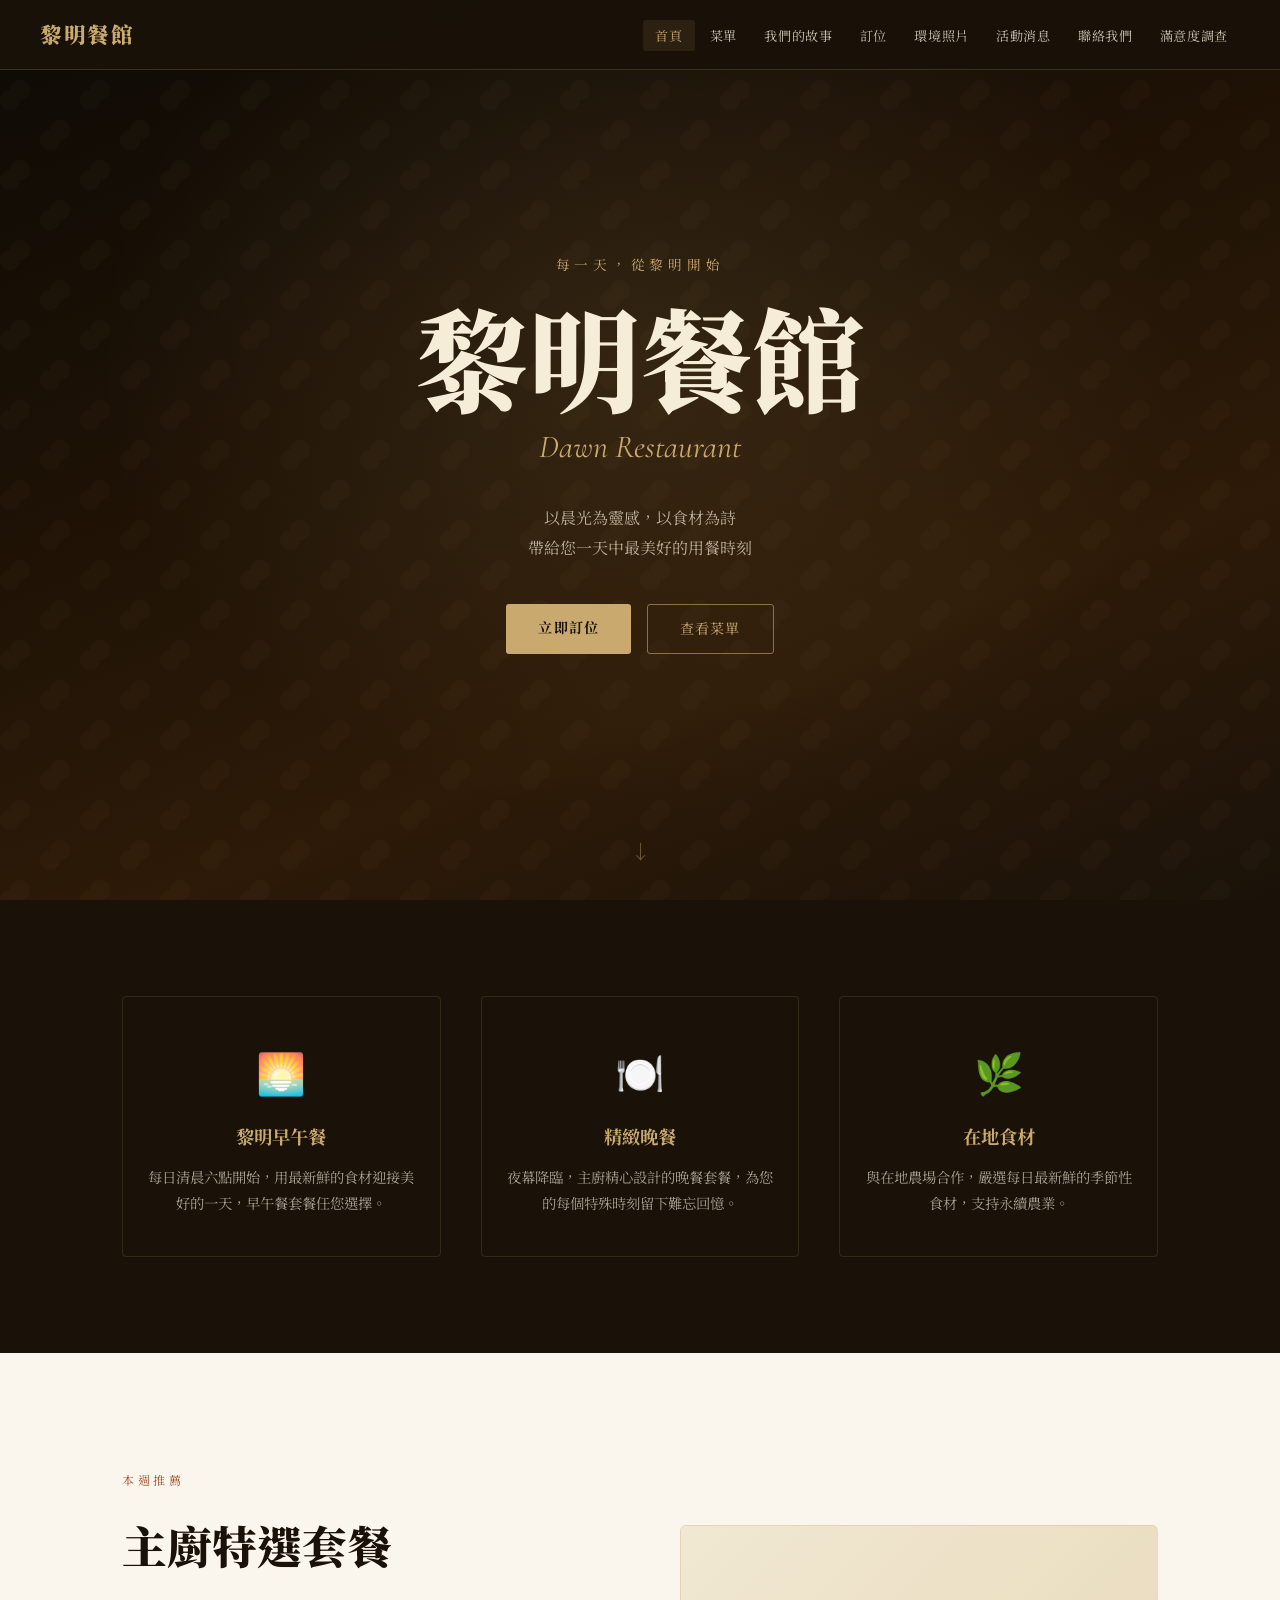
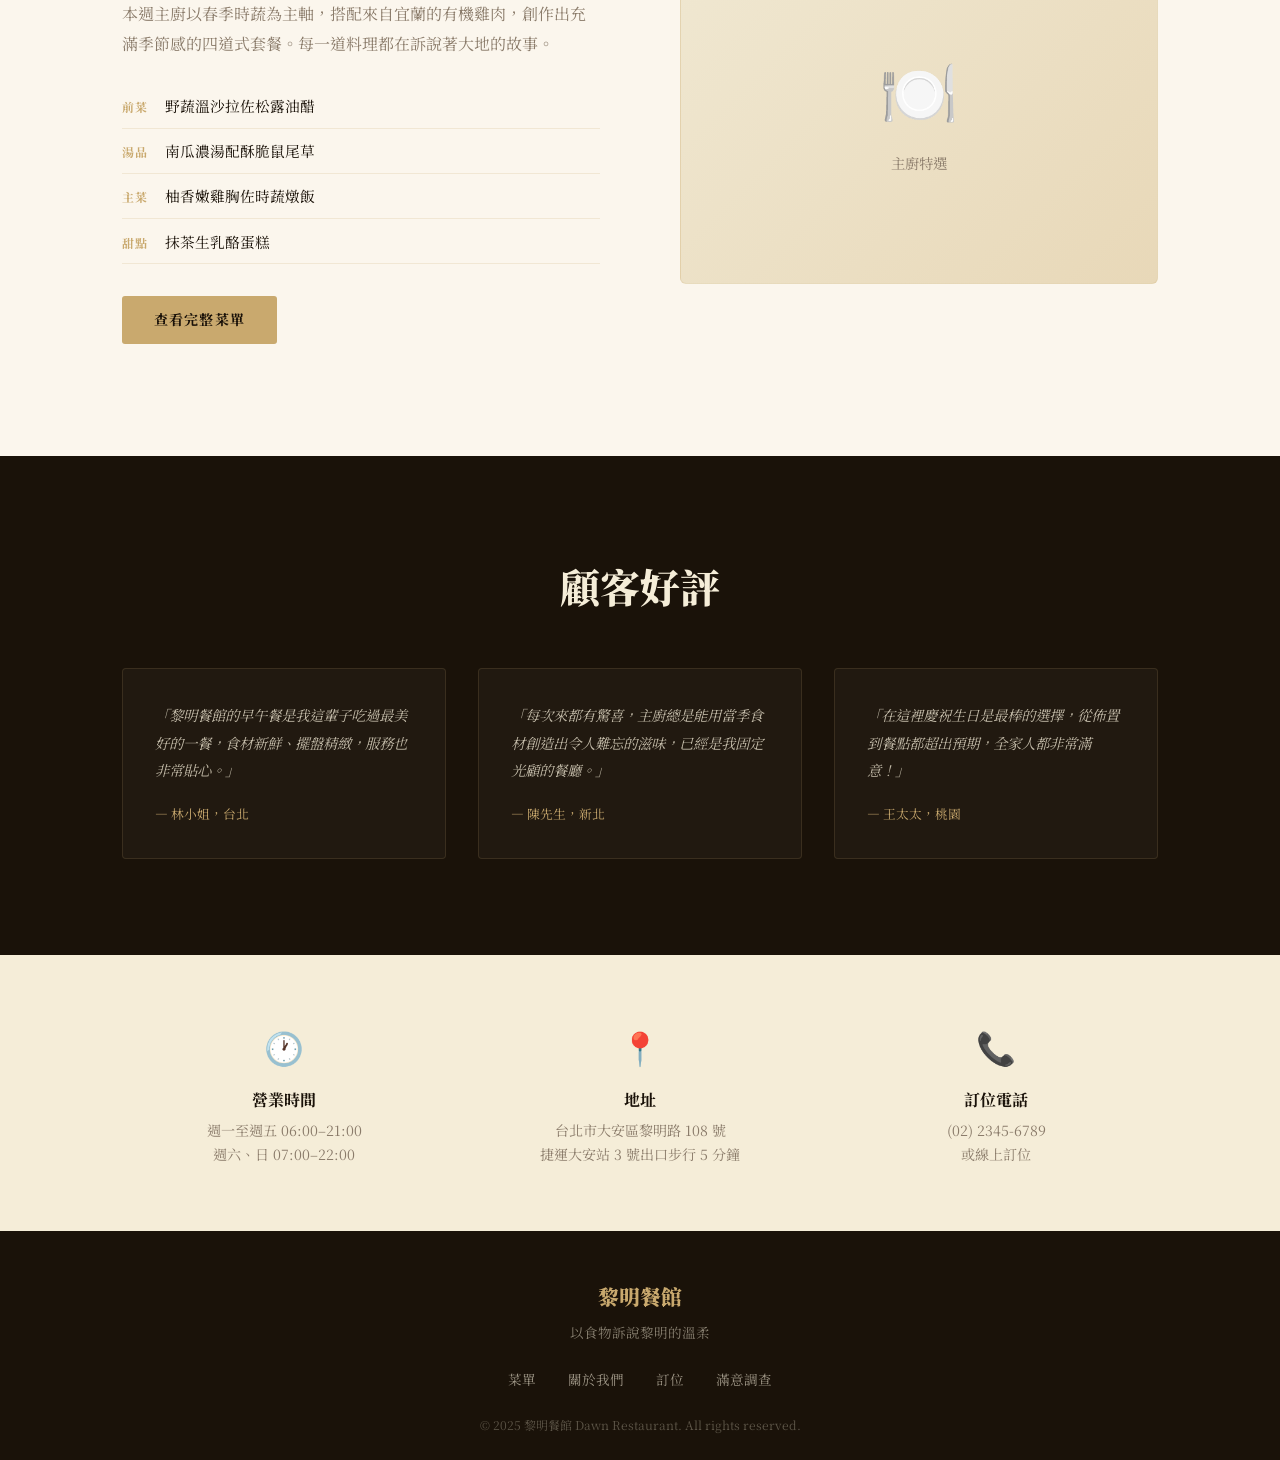
==== index.html @ 7c15d09f "Add files via upload" ====
<!DOCTYPE html>
<html lang="zh-TW">
<head>
  <meta charset="UTF-8">
  <meta name="viewport" content="width=device-width, initial-scale=1.0">
  <title>黎明餐館 — Dawn Restaurant</title>
  <link rel="stylesheet" href="css/style.css">
  <link href="https://fonts.googleapis.com/css2?family=Noto+Serif+TC:wght@300;400;600;900&family=Cormorant+Garamond:ital,wght@0,300;0,600;1,300&display=swap" rel="stylesheet">
</head>
<body class="page-home">

  <nav class="nav">
    <a href="index.html" class="nav-logo">黎明餐館</a>
    <button class="nav-toggle" onclick="toggleMenu()">☰</button>
    <ul class="nav-links" id="navLinks">
      <li><a href="index.html" class="active">首頁</a></li>
      <li><a href="menu.html">菜單</a></li>
      <li><a href="story.html">我們的故事</a></li>
      <li><a href="reservation.html">訂位</a></li>
      <li><a href="gallery.html">環境照片</a></li>
      <li><a href="events.html">活動消息</a></li>
      <li><a href="contact.html">聯絡我們</a></li>
      <li><a href="feedback.html">滿意度調查</a></li>
    </ul>
  </nav>

  <section class="hero">
    <div class="hero-bg"></div>
    <div class="hero-content">
      <p class="hero-tagline">每一天，從黎明開始</p>
      <h1 class="hero-title">黎明餐館</h1>
      <p class="hero-subtitle">Dawn Restaurant</p>
      <p class="hero-desc">以晨光為靈感，以食材為詩<br>帶給您一天中最美好的用餐時刻</p>
      <div class="hero-cta">
        <a href="reservation.html" class="btn btn-primary">立即訂位</a>
        <a href="menu.html" class="btn btn-outline">查看菜單</a>
      </div>
    </div>
    <div class="hero-scroll">↓</div>
  </section>

  <section class="features">
    <div class="container">
      <div class="features-grid">
        <div class="feature-card">
          <div class="feature-icon">🌅</div>
          <h3>黎明早午餐</h3>
          <p>每日清晨六點開始，用最新鮮的食材迎接美好的一天，早午餐套餐任您選擇。</p>
        </div>
        <div class="feature-card">
          <div class="feature-icon">🍽️</div>
          <h3>精緻晚餐</h3>
          <p>夜幕降臨，主廚精心設計的晚餐套餐，為您的每個特殊時刻留下難忘回憶。</p>
        </div>
        <div class="feature-card">
          <div class="feature-icon">🌿</div>
          <h3>在地食材</h3>
          <p>與在地農場合作，嚴選每日最新鮮的季節性食材，支持永續農業。</p>
        </div>
      </div>
    </div>
  </section>

  <section class="highlight-section">
    <div class="container split-layout">
      <div class="split-text">
        <span class="section-label">本週推薦</span>
        <h2>主廚特選套餐</h2>
        <p>本週主廚以春季時蔬為主軸，搭配來自宜蘭的有機雞肉，創作出充滿季節感的四道式套餐。每一道料理都在訴說著大地的故事。</p>
        <ul class="dish-list">
          <li><span>前菜</span> 野蔬溫沙拉佐松露油醋</li>
          <li><span>湯品</span> 南瓜濃湯配酥脆鼠尾草</li>
          <li><span>主菜</span> 柚香嫩雞胸佐時蔬燉飯</li>
          <li><span>甜點</span> 抹茶生乳酪蛋糕</li>
        </ul>
        <a href="menu.html" class="btn btn-primary">查看完整菜單</a>
      </div>
      <div class="split-image">
        <div class="image-placeholder dish-img">
          <span>🍽️</span>
          <p>主廚特選</p>
        </div>
      </div>
    </div>
  </section>

  <section class="testimonials">
    <div class="container">
      <h2 class="section-title">顧客好評</h2>
      <div class="testimonial-grid">
        <div class="testimonial-card">
          <p>「黎明餐館的早午餐是我這輩子吃過最美好的一餐，食材新鮮、擺盤精緻，服務也非常貼心。」</p>
          <cite>— 林小姐，台北</cite>
        </div>
        <div class="testimonial-card">
          <p>「每次來都有驚喜，主廚總是能用當季食材創造出令人難忘的滋味，已經是我固定光顧的餐廳。」</p>
          <cite>— 陳先生，新北</cite>
        </div>
        <div class="testimonial-card">
          <p>「在這裡慶祝生日是最棒的選擇，從佈置到餐點都超出預期，全家人都非常滿意！」</p>
          <cite>— 王太太，桃園</cite>
        </div>
      </div>
    </div>
  </section>

  <section class="info-bar">
    <div class="container info-bar-grid">
      <div class="info-item">
        <div class="info-icon">🕐</div>
        <h4>營業時間</h4>
        <p>週一至週五 06:00–21:00<br>週六、日 07:00–22:00</p>
      </div>
      <div class="info-item">
        <div class="info-icon">📍</div>
        <h4>地址</h4>
        <p>台北市大安區黎明路 108 號<br>捷運大安站 3 號出口步行 5 分鐘</p>
      </div>
      <div class="info-item">
        <div class="info-icon">📞</div>
        <h4>訂位電話</h4>
        <p>(02) 2345-6789<br>或線上訂位</p>
      </div>
    </div>
  </section>

  <footer class="footer">
    <div class="container footer-inner">
      <div class="footer-brand">
        <span class="footer-logo">黎明餐館</span>
        <p>以食物訴說黎明的溫柔</p>
      </div>
      <div class="footer-links">
        <a href="menu.html">菜單</a>
        <a href="story.html">關於我們</a>
        <a href="reservation.html">訂位</a>
        <a href="feedback.html">滿意調查</a>
      </div>
      <p class="footer-copy">© 2025 黎明餐館 Dawn Restaurant. All rights reserved.</p>
    </div>
  </footer>

  <script src="js/main.js"></script>
</body>
</html>
---- css/style.css ----
/* ===== CSS VARIABLES ===== */
:root {
  --dawn-gold: #C9A96E;
  --dawn-deep: #1A1209;
  --dawn-warm: #F5EDD8;
  --dawn-rust: #A0522D;
  --dawn-sage: #7A8C6A;
  --dawn-cream: #FBF6ED;
  --dawn-muted: #8A7B6A;
  --nav-height: 70px;
  --font-serif: 'Noto Serif TC', 'Georgia', serif;
  --font-display: 'Cormorant Garamond', serif;
}

/* ===== RESET ===== */
*, *::before, *::after { box-sizing: border-box; margin: 0; padding: 0; }
html { scroll-behavior: smooth; }
body {
  font-family: var(--font-serif);
  background: var(--dawn-cream);
  color: var(--dawn-deep);
  line-height: 1.7;
  overflow-x: hidden;
}

/* ===== NAVIGATION ===== */
.nav {
  position: fixed; top: 0; left: 0; right: 0;
  height: var(--nav-height);
  background: rgba(26,18,9,0.96);
  backdrop-filter: blur(12px);
  display: flex; align-items: center; justify-content: space-between;
  padding: 0 2.5rem;
  z-index: 1000;
  border-bottom: 1px solid rgba(201,169,110,0.2);
}
.nav-logo {
  font-size: 1.35rem;
  font-weight: 900;
  color: var(--dawn-gold);
  text-decoration: none;
  letter-spacing: 0.08em;
  font-family: var(--font-serif);
}
.nav-links {
  display: flex; gap: 0.2rem; list-style: none; align-items: center;
}
.nav-links a {
  color: rgba(245,237,216,0.8);
  text-decoration: none;
  font-size: 0.82rem;
  letter-spacing: 0.05em;
  padding: 0.4rem 0.75rem;
  border-radius: 3px;
  transition: all 0.2s;
  white-space: nowrap;
}
.nav-links a:hover, .nav-links a.active {
  color: var(--dawn-gold);
  background: rgba(201,169,110,0.1);
}
.nav-toggle { display: none; background: none; border: none; color: var(--dawn-gold); font-size: 1.4rem; cursor: pointer; }

/* ===== HERO ===== */
.hero {
  min-height: 100vh;
  display: flex; flex-direction: column; align-items: center; justify-content: center;
  position: relative; overflow: hidden;
  text-align: center;
  padding: var(--nav-height) 2rem 4rem;
}
.hero-bg {
  position: absolute; inset: 0;
  background: linear-gradient(160deg, #0d0a05 0%, #1e1205 40%, #2d1a08 70%, #1a1209 100%);
}
.hero-bg::before {
  content: '';
  position: absolute; inset: 0;
  background: radial-gradient(ellipse at 50% 40%, rgba(201,169,110,0.12) 0%, transparent 60%);
}
.hero-bg::after {
  content: '';
  position: absolute; inset: 0;
  background-image: url("data:image/svg+xml,%3Csvg width='80' height='80' viewBox='0 0 80 80' xmlns='http://www.w3.org/2000/svg'%3E%3Cg fill='none' fill-rule='evenodd'%3E%3Cg fill='%23c9a96e' fill-opacity='0.03'%3E%3Cpath d='M50 50c0-5.523 4.477-10 10-10s10 4.477 10 10-4.477 10-10 10c0 5.523-4.477 10-10 10s-10-4.477-10-10 4.477-10 10-10zM10 10c0-5.523 4.477-10 10-10s10 4.477 10 10-4.477 10-10 10c0 5.523-4.477 10-10 10S0 25.523 0 20s4.477-10 10-10z'/%3E%3C/g%3E%3C/g%3E%3C/svg%3E");
}
.hero-content { position: relative; z-index: 1; max-width: 700px; }
.hero-tagline {
  color: var(--dawn-gold);
  font-size: 0.85rem;
  letter-spacing: 0.35em;
  text-transform: uppercase;
  margin-bottom: 1.5rem;
  opacity: 0.9;
  animation: fadeUp 0.8s ease both;
}
.hero-title {
  font-family: var(--font-serif);
  font-size: clamp(3.5rem, 10vw, 7rem);
  font-weight: 900;
  color: var(--dawn-warm);
  line-height: 1;
  margin-bottom: 0.5rem;
  animation: fadeUp 0.9s ease 0.1s both;
}
.hero-subtitle {
  font-family: var(--font-display);
  font-style: italic;
  font-size: clamp(1.2rem, 3vw, 2rem);
  color: var(--dawn-gold);
  margin-bottom: 1.8rem;
  animation: fadeUp 0.9s ease 0.2s both;
}
.hero-desc {
  color: rgba(245,237,216,0.7);
  font-size: 1rem;
  line-height: 1.9;
  margin-bottom: 2.5rem;
  animation: fadeUp 0.9s ease 0.3s both;
}
.hero-cta { display: flex; gap: 1rem; justify-content: center; flex-wrap: wrap; animation: fadeUp 0.9s ease 0.4s both; }
.hero-scroll {
  position: absolute; bottom: 2rem; left: 50%; transform: translateX(-50%);
  color: var(--dawn-gold); opacity: 0.5; font-size: 1.2rem;
  animation: bounce 2s ease infinite;
}

/* ===== BUTTONS ===== */
.btn {
  display: inline-block;
  padding: 0.75rem 2rem;
  border-radius: 3px;
  font-family: var(--font-serif);
  font-size: 0.88rem;
  letter-spacing: 0.08em;
  text-decoration: none;
  transition: all 0.25s;
  cursor: pointer;
  border: none;
}
.btn-primary {
  background: var(--dawn-gold);
  color: var(--dawn-deep);
  font-weight: 700;
}
.btn-primary:hover { background: #d9b87e; transform: translateY(-2px); box-shadow: 0 6px 20px rgba(201,169,110,0.35); }
.btn-outline {
  border: 1px solid rgba(201,169,110,0.6);
  color: var(--dawn-gold);
  background: transparent;
}
.btn-outline:hover { border-color: var(--dawn-gold); background: rgba(201,169,110,0.1); }

/* ===== CONTAINER ===== */
.container { max-width: 1100px; margin: 0 auto; padding: 0 2rem; }

/* ===== FEATURES ===== */
.features {
  padding: 6rem 0;
  background: var(--dawn-deep);
}
.features-grid { display: grid; grid-template-columns: repeat(3, 1fr); gap: 2.5rem; }
.feature-card {
  text-align: center; padding: 2.5rem 1.5rem;
  border: 1px solid rgba(201,169,110,0.15);
  border-radius: 4px;
  transition: all 0.3s;
}
.feature-card:hover { border-color: rgba(201,169,110,0.4); transform: translateY(-4px); }
.feature-icon { font-size: 2.5rem; margin-bottom: 1rem; }
.feature-card h3 { color: var(--dawn-gold); font-size: 1.15rem; margin-bottom: 0.75rem; }
.feature-card p { color: rgba(245,237,216,0.65); font-size: 0.9rem; line-height: 1.8; }

/* ===== HIGHLIGHT SECTION ===== */
.highlight-section { padding: 7rem 0; background: var(--dawn-cream); }
.split-layout { display: grid; grid-template-columns: 1fr 1fr; gap: 5rem; align-items: center; }
.section-label {
  display: inline-block;
  color: var(--dawn-rust);
  font-size: 0.75rem;
  letter-spacing: 0.3em;
  text-transform: uppercase;
  margin-bottom: 1rem;
}
.split-text h2 {
  font-size: clamp(2rem, 4vw, 2.8rem);
  font-weight: 900;
  margin-bottom: 1rem;
  color: var(--dawn-deep);
}
.split-text p { color: var(--dawn-muted); line-height: 1.9; margin-bottom: 1.5rem; }
.dish-list { list-style: none; margin-bottom: 2rem; }
.dish-list li {
  padding: 0.6rem 0;
  border-bottom: 1px solid rgba(201,169,110,0.2);
  color: var(--dawn-deep);
  font-size: 0.92rem;
}
.dish-list li span {
  color: var(--dawn-gold);
  font-size: 0.75rem;
  letter-spacing: 0.1em;
  margin-right: 0.8rem;
  font-weight: 700;
}
.image-placeholder {
  aspect-ratio: 4/3;
  background: linear-gradient(135deg, #f0e8d2 0%, #e8d8b8 100%);
  border-radius: 6px;
  display: flex; flex-direction: column;
  align-items: center; justify-content: center;
  font-size: 4rem;
  color: var(--dawn-muted);
  border: 1px solid rgba(201,169,110,0.2);
}
.image-placeholder p { font-size: 0.9rem; margin-top: 0.5rem; }

/* ===== TESTIMONIALS ===== */
.testimonials { padding: 6rem 0; background: var(--dawn-deep); }
.section-title {
  text-align: center;
  font-size: clamp(1.8rem, 4vw, 2.5rem);
  color: var(--dawn-warm);
  margin-bottom: 3rem;
  font-weight: 900;
}
.testimonial-grid { display: grid; grid-template-columns: repeat(3, 1fr); gap: 2rem; }
.testimonial-card {
  background: rgba(255,255,255,0.03);
  border: 1px solid rgba(201,169,110,0.15);
  border-radius: 4px;
  padding: 2rem;
}
.testimonial-card p { color: rgba(245,237,216,0.75); font-size: 0.9rem; line-height: 1.9; margin-bottom: 1rem; font-style: italic; }
.testimonial-card cite { color: var(--dawn-gold); font-size: 0.8rem; font-style: normal; }

/* ===== INFO BAR ===== */
.info-bar { padding: 4rem 0; background: var(--dawn-warm); }
.info-bar-grid { display: grid; grid-template-columns: repeat(3, 1fr); gap: 2rem; text-align: center; }
.info-icon { font-size: 2rem; margin-bottom: 0.75rem; }
.info-item h4 { color: var(--dawn-deep); font-size: 1rem; margin-bottom: 0.4rem; }
.info-item p { color: var(--dawn-muted); font-size: 0.88rem; line-height: 1.7; }

/* ===== FOOTER ===== */
.footer { background: var(--dawn-deep); padding: 3rem 0 1.5rem; }
.footer-inner { text-align: center; }
.footer-logo { font-size: 1.3rem; font-weight: 900; color: var(--dawn-gold); }
.footer-brand p { color: rgba(245,237,216,0.5); font-size: 0.85rem; margin-top: 0.4rem; }
.footer-links { display: flex; justify-content: center; gap: 2rem; margin: 1.5rem 0; flex-wrap: wrap; }
.footer-links a { color: rgba(245,237,216,0.6); text-decoration: none; font-size: 0.85rem; transition: color 0.2s; }
.footer-links a:hover { color: var(--dawn-gold); }
.footer-copy { color: rgba(245,237,216,0.3); font-size: 0.75rem; margin-top: 1.5rem; }

/* ===== PAGE HEADER (inner pages) ===== */
.page-header {
  min-height: 35vh;
  background: linear-gradient(160deg, #0d0a05, #2d1a08);
  display: flex; align-items: flex-end;
  padding: calc(var(--nav-height) + 3rem) 2rem 3.5rem;
  position: relative;
}
.page-header::after {
  content: '';
  position: absolute; inset: 0;
  background: radial-gradient(ellipse at 30% 50%, rgba(201,169,110,0.08) 0%, transparent 60%);
}
.page-header-inner { position: relative; z-index: 1; }
.page-header .label { color: var(--dawn-gold); font-size: 0.75rem; letter-spacing: 0.3em; text-transform: uppercase; }
.page-header h1 { color: var(--dawn-warm); font-size: clamp(2.5rem, 6vw, 4.5rem); font-weight: 900; line-height: 1; margin-top: 0.5rem; }

/* ===== MENU PAGE ===== */
.menu-section { padding: 5rem 0; }
.menu-category { margin-bottom: 4rem; }
.menu-category-title {
  font-size: 1.5rem;
  color: var(--dawn-deep);
  border-bottom: 2px solid var(--dawn-gold);
  padding-bottom: 0.5rem;
  margin-bottom: 1.5rem;
  display: flex; align-items: center; gap: 0.8rem;
}
.menu-grid { display: grid; grid-template-columns: repeat(2, 1fr); gap: 1.2rem; }
.menu-item {
  display: flex; justify-content: space-between; align-items: flex-start;
  padding: 1rem 1.2rem;
  background: white;
  border-radius: 4px;
  box-shadow: 0 1px 8px rgba(0,0,0,0.06);
  border-left: 3px solid transparent;
  transition: all 0.2s;
}
.menu-item:hover { border-left-color: var(--dawn-gold); transform: translateX(3px); }
.menu-item-info h4 { font-size: 0.95rem; color: var(--dawn-deep); margin-bottom: 0.25rem; }
.menu-item-info p { font-size: 0.8rem; color: var(--dawn-muted); }
.menu-item-price { color: var(--dawn-rust); font-weight: 700; font-size: 0.95rem; white-space: nowrap; }
.menu-note { background: rgba(201,169,110,0.1); border: 1px solid rgba(201,169,110,0.3); border-radius: 4px; padding: 1rem 1.5rem; margin-bottom: 3rem; color: var(--dawn-muted); font-size: 0.88rem; }

/* ===== STORY PAGE ===== */
.story-section { padding: 5rem 0; }
.story-block { max-width: 720px; margin: 0 auto 4rem; }
.story-block h2 { font-size: 1.8rem; color: var(--dawn-deep); margin-bottom: 1rem; }
.story-block p { color: var(--dawn-muted); line-height: 1.95; margin-bottom: 1rem; font-size: 0.95rem; }
.story-quote {
  border-left: 4px solid var(--dawn-gold);
  padding: 1rem 2rem;
  margin: 2.5rem 0;
  background: rgba(201,169,110,0.05);
  border-radius: 0 4px 4px 0;
}
.story-quote blockquote { font-family: var(--font-display); font-style: italic; font-size: 1.3rem; color: var(--dawn-deep); }
.team-grid { display: grid; grid-template-columns: repeat(3, 1fr); gap: 2rem; margin-top: 3rem; }
.team-card { text-align: center; padding: 2rem 1.5rem; background: white; border-radius: 6px; box-shadow: 0 2px 12px rgba(0,0,0,0.07); }
.team-avatar { width: 80px; height: 80px; border-radius: 50%; background: linear-gradient(135deg, var(--dawn-gold), var(--dawn-rust)); display: flex; align-items: center; justify-content: center; font-size: 2rem; margin: 0 auto 1rem; }
.team-card h4 { color: var(--dawn-deep); margin-bottom: 0.25rem; }
.team-card .role { color: var(--dawn-gold); font-size: 0.8rem; letter-spacing: 0.1em; margin-bottom: 0.5rem; }
.team-card p { color: var(--dawn-muted); font-size: 0.85rem; }

/* ===== RESERVATION PAGE ===== */
.reservation-section { padding: 5rem 0; }
.reservation-grid { display: grid; grid-template-columns: 1fr 1.2fr; gap: 4rem; }
.reservation-info h2 { font-size: 1.6rem; margin-bottom: 1rem; color: var(--dawn-deep); }
.reservation-info p { color: var(--dawn-muted); margin-bottom: 1.5rem; font-size: 0.92rem; }
.info-list { list-style: none; }
.info-list li { padding: 0.8rem 0; border-bottom: 1px solid rgba(201,169,110,0.2); display: flex; gap: 0.8rem; align-items: flex-start; font-size: 0.9rem; color: var(--dawn-deep); }
.info-list li::before { content: '✦'; color: var(--dawn-gold); font-size: 0.7rem; margin-top: 0.2rem; flex-shrink: 0; }
.form-card { background: white; border-radius: 8px; padding: 2.5rem; box-shadow: 0 4px 24px rgba(0,0,0,0.08); }
.form-card h2 { font-size: 1.3rem; margin-bottom: 1.5rem; color: var(--dawn-deep); }
.form-group { margin-bottom: 1.2rem; }
.form-group label { display: block; font-size: 0.82rem; color: var(--dawn-muted); margin-bottom: 0.35rem; letter-spacing: 0.05em; }
.form-group input, .form-group select, .form-group textarea {
  width: 100%; padding: 0.75rem 1rem;
  border: 1px solid rgba(201,169,110,0.3);
  border-radius: 4px;
  font-family: var(--font-serif);
  font-size: 0.9rem;
  color: var(--dawn-deep);
  background: var(--dawn-cream);
  transition: border-color 0.2s;
}
.form-group input:focus, .form-group select:focus, .form-group textarea:focus {
  outline: none; border-color: var(--dawn-gold);
  box-shadow: 0 0 0 3px rgba(201,169,110,0.15);
}
.form-row { display: grid; grid-template-columns: 1fr 1fr; gap: 1rem; }

/* ===== GALLERY PAGE ===== */
.gallery-section { padding: 5rem 0; }
.gallery-intro { max-width: 600px; margin: 0 auto 3rem; text-align: center; color: var(--dawn-muted); }
.gallery-grid { display: grid; grid-template-columns: repeat(3, 1fr); gap: 1.2rem; }
.gallery-item {
  aspect-ratio: 4/3;
  background: linear-gradient(135deg, #f0e8d2, #e0d0b0);
  border-radius: 6px;
  display: flex; flex-direction: column; align-items: center; justify-content: center;
  font-size: 3rem;
  color: var(--dawn-muted);
  border: 1px solid rgba(201,169,110,0.2);
  cursor: pointer;
  transition: all 0.3s;
  position: relative; overflow: hidden;
}
.gallery-item:nth-child(2) { background: linear-gradient(135deg, #e8dcc8, #d8c8a8); }
.gallery-item:nth-child(3) { background: linear-gradient(135deg, #ecdcc0, #dccca0); }
.gallery-item:nth-child(4) { background: linear-gradient(135deg, #e4d8c4, #d4c8a4); }
.gallery-item:nth-child(5) { background: linear-gradient(135deg, #f4ead0, #e4dab0); }
.gallery-item:nth-child(6) { background: linear-gradient(135deg, #e8d4b8, #d8c4a0); }
.gallery-item:hover { transform: scale(1.02); box-shadow: 0 8px 28px rgba(0,0,0,0.15); }
.gallery-item .gallery-label { font-size: 0.8rem; margin-top: 0.6rem; font-family: var(--font-serif); }
.gallery-featured { grid-column: span 2; aspect-ratio: 16/7; }

/* ===== EVENTS PAGE ===== */
.events-section { padding: 5rem 0; }
.events-list { display: flex; flex-direction: column; gap: 2rem; }
.event-card {
  background: white;
  border-radius: 8px;
  padding: 2rem 2.5rem;
  box-shadow: 0 2px 16px rgba(0,0,0,0.07);
  display: grid; grid-template-columns: auto 1fr auto;
  gap: 2rem; align-items: center;
  border-left: 4px solid var(--dawn-gold);
}
.event-date { text-align: center; }
.event-date .month { font-size: 0.75rem; letter-spacing: 0.2em; color: var(--dawn-gold); text-transform: uppercase; }
.event-date .day { font-size: 2.5rem; font-weight: 900; color: var(--dawn-deep); line-height: 1; }
.event-date .year { font-size: 0.8rem; color: var(--dawn-muted); }
.event-info h3 { font-size: 1.2rem; color: var(--dawn-deep); margin-bottom: 0.5rem; }
.event-info p { color: var(--dawn-muted); font-size: 0.9rem; line-height: 1.7; }
.event-meta { display: flex; flex-direction: column; align-items: flex-end; gap: 0.4rem; }
.event-tag { background: rgba(201,169,110,0.15); color: var(--dawn-rust); font-size: 0.75rem; padding: 0.25rem 0.75rem; border-radius: 20px; }
.event-seats { color: var(--dawn-muted); font-size: 0.8rem; }

/* ===== CONTACT PAGE ===== */
.contact-section { padding: 5rem 0; }
.contact-grid { display: grid; grid-template-columns: 1.2fr 1fr; gap: 4rem; }
.contact-details h2 { font-size: 1.6rem; margin-bottom: 1.5rem; color: var(--dawn-deep); }
.contact-card {
  display: flex; gap: 1.2rem;
  padding: 1.5rem 0;
  border-bottom: 1px solid rgba(201,169,110,0.2);
}
.contact-icon { font-size: 1.8rem; flex-shrink: 0; }
.contact-card h4 { font-size: 0.85rem; color: var(--dawn-gold); letter-spacing: 0.1em; margin-bottom: 0.3rem; }
.contact-card p { color: var(--dawn-deep); font-size: 0.92rem; line-height: 1.7; }
.map-placeholder {
  aspect-ratio: 4/3;
  background: linear-gradient(135deg, #e8e0d0, #d8d0c0);
  border-radius: 8px;
  display: flex; flex-direction: column; align-items: center; justify-content: center;
  font-size: 4rem; color: var(--dawn-muted);
  border: 1px solid rgba(201,169,110,0.2);
  margin-top: 2rem;
}
.map-placeholder p { font-size: 0.88rem; margin-top: 0.5rem; color: var(--dawn-muted); }

/* ===== FEEDBACK PAGE ===== */
.feedback-section { padding: 5rem 0; }
.feedback-intro { max-width: 620px; margin: 0 auto 3rem; text-align: center; }
.feedback-intro h2 { font-size: 1.8rem; margin-bottom: 1rem; color: var(--dawn-deep); }
.feedback-intro p { color: var(--dawn-muted); line-height: 1.9; }
.feedback-form-wrapper {
  max-width: 700px; margin: 0 auto;
  background: white;
  border-radius: 12px;
  box-shadow: 0 8px 40px rgba(0,0,0,0.1);
  overflow: hidden;
  border: 1px solid rgba(201,169,110,0.2);
}
.feedback-form-wrapper iframe {
  display: block;
  width: 100%;
  border: none;
}
.feedback-note { text-align: center; margin-top: 1.5rem; color: var(--dawn-muted); font-size: 0.85rem; }

/* ===== ANIMATIONS ===== */
@keyframes fadeUp {
  from { opacity: 0; transform: translateY(24px); }
  to { opacity: 1; transform: translateY(0); }
}
@keyframes bounce {
  0%, 100% { transform: translateX(-50%) translateY(0); }
  50% { transform: translateX(-50%) translateY(8px); }
}

/* ===== RESPONSIVE ===== */
@media (max-width: 900px) {
  .features-grid, .testimonial-grid, .team-grid { grid-template-columns: 1fr; }
  .split-layout, .reservation-grid, .contact-grid { grid-template-columns: 1fr; gap: 2rem; }
  .gallery-grid { grid-template-columns: repeat(2, 1fr); }
  .gallery-featured { grid-column: span 2; }
  .menu-grid { grid-template-columns: 1fr; }
  .event-card { grid-template-columns: 1fr; }
  .info-bar-grid { grid-template-columns: 1fr; }
  .nav-links { display: none; flex-direction: column; position: absolute; top: var(--nav-height); left: 0; right: 0; background: rgba(26,18,9,0.98); padding: 1rem; gap: 0; }
  .nav-links.open { display: flex; }
  .nav-toggle { display: block; }
}
@media (max-width: 600px) {
  .gallery-grid { grid-template-columns: 1fr; }
  .gallery-featured { grid-column: span 1; }
  .form-row { grid-template-columns: 1fr; }
  .hero-cta { flex-direction: column; align-items: center; }
}
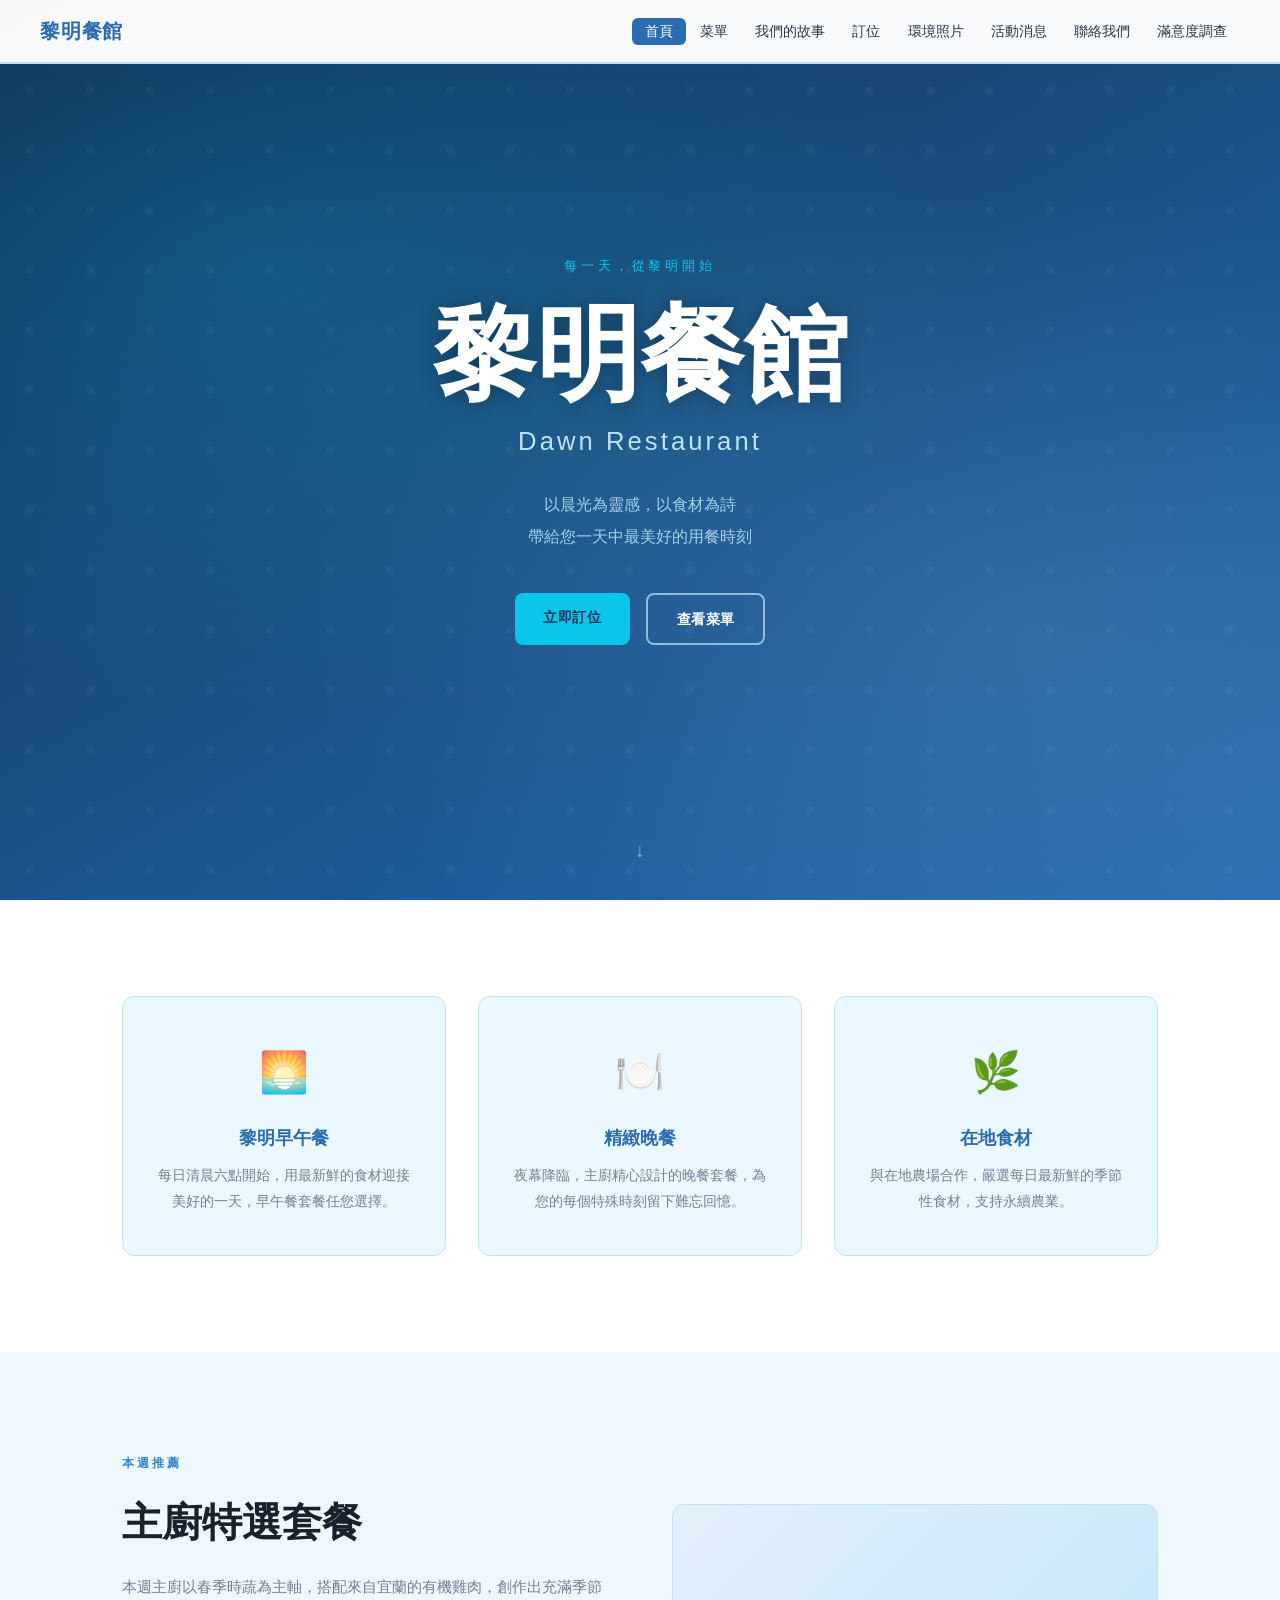
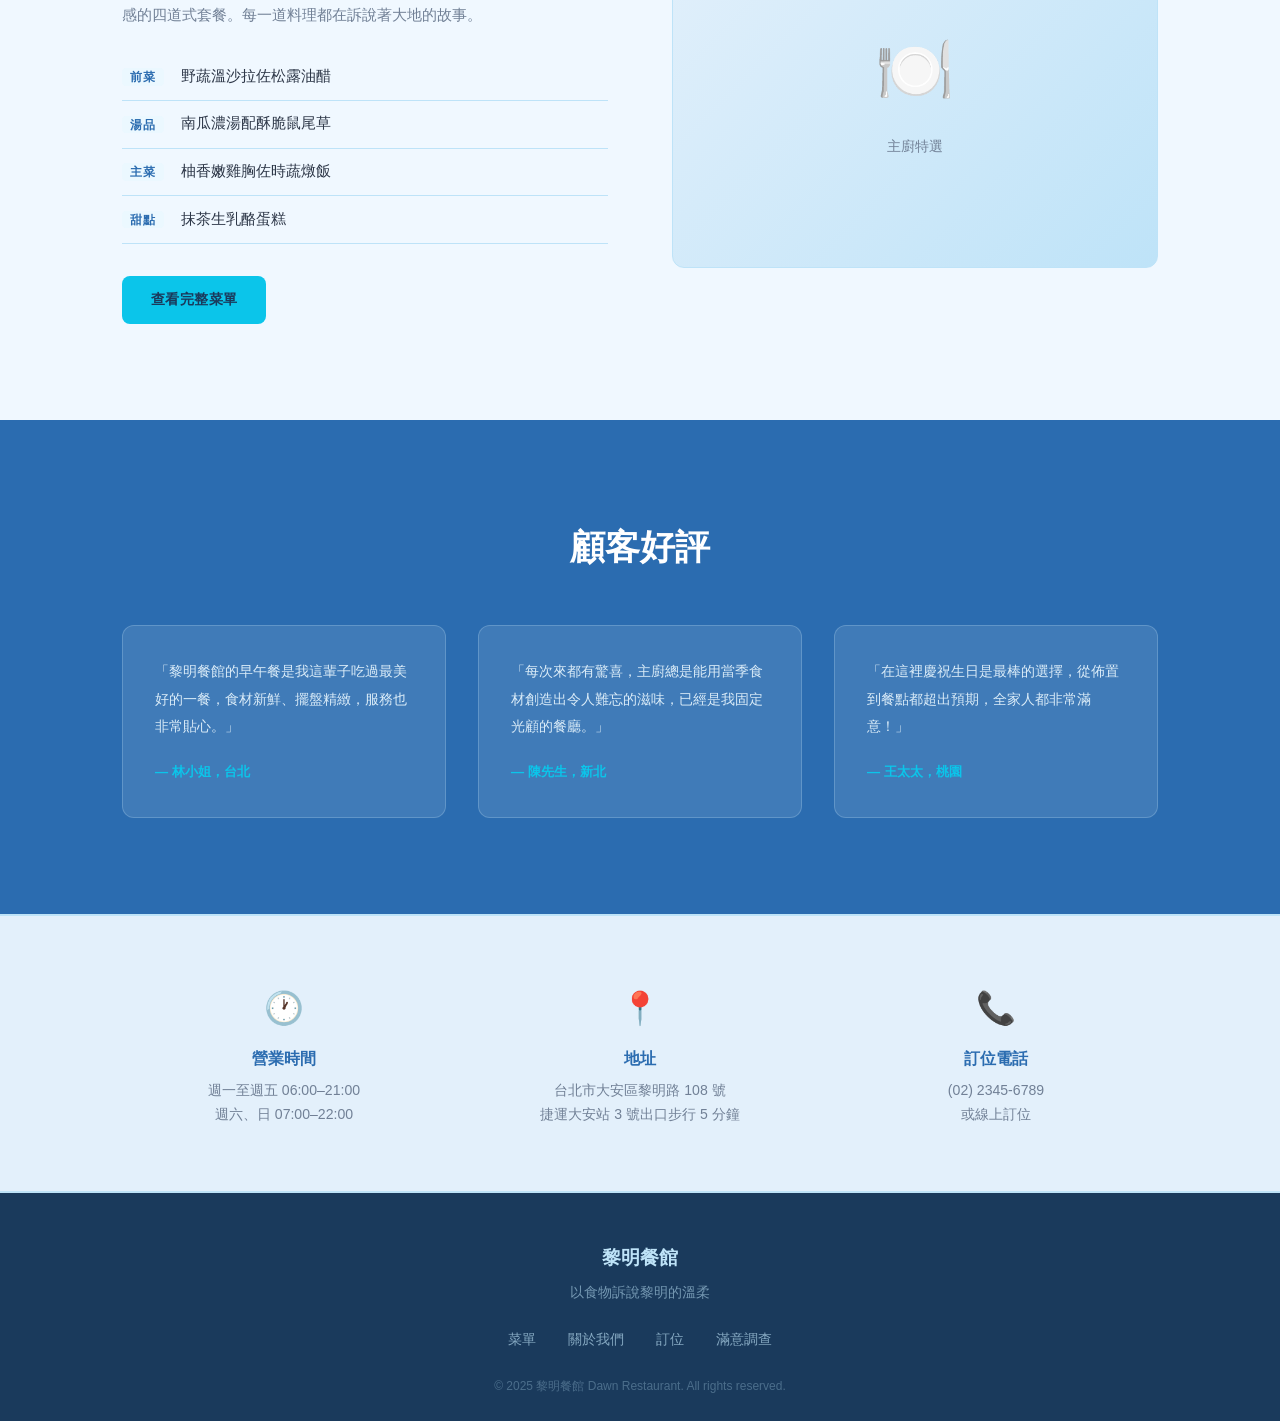
==== commit 5650da84: "Add files via upload" ====
--- a/index.html
+++ b/index.html
@@ -5,7 +5,7 @@
   <meta name="viewport" content="width=device-width, initial-scale=1.0">
   <title>黎明餐館 — Dawn Restaurant</title>
   <link rel="stylesheet" href="css/style.css">
-  <link href="https://fonts.googleapis.com/css2?family=Noto+Serif+TC:wght@300;400;600;900&family=Cormorant+Garamond:ital,wght@0,300;0,600;1,300&display=swap" rel="stylesheet">
+  
 </head>
 <body class="page-home">
 
--- a/css/style.css
+++ b/css/style.css
@@ -1,448 +1,210 @@
-/* ===== CSS VARIABLES ===== */
+/* ===== CSS VARIABLES — 淺藍色主題 ===== */
 :root {
-  --dawn-gold: #C9A96E;
-  --dawn-deep: #1A1209;
-  --dawn-warm: #F5EDD8;
-  --dawn-rust: #A0522D;
-  --dawn-sage: #7A8C6A;
-  --dawn-cream: #FBF6ED;
-  --dawn-muted: #8A7B6A;
-  --nav-height: 70px;
-  --font-serif: 'Noto Serif TC', 'Georgia', serif;
-  --font-display: 'Cormorant Garamond', serif;
-}
-
-/* ===== RESET ===== */
+  --blue-primary:   #2B6CB0;
+  --blue-mid:       #3182CE;
+  --blue-light:     #BEE3F8;
+  --blue-pale:      #EBF8FF;
+  --blue-soft:      #E3F0FB;
+  --blue-dark:      #1A3A5C;
+  --blue-accent:    #0BC5EA;
+  --text-dark:      #1A202C;
+  --text-body:      #2D3748;
+  --text-muted:     #718096;
+  --text-light:     #A0AEC0;
+  --white:          #FFFFFF;
+  --bg-page:        #F0F8FF;
+  --border:         #BEE3F8;
+  --nav-height:     64px;
+  --font-main: 'Microsoft JhengHei', '微軟正黑體', 'PingFang TC', 'Heiti TC', sans-serif;
+  --radius: 8px;
+  --shadow-sm: 0 1px 4px rgba(43,108,176,0.10);
+  --shadow-md: 0 4px 16px rgba(43,108,176,0.13);
+  --shadow-lg: 0 8px 32px rgba(43,108,176,0.16);
+}
+
 *, *::before, *::after { box-sizing: border-box; margin: 0; padding: 0; }
 html { scroll-behavior: smooth; }
 body {
-  font-family: var(--font-serif);
-  background: var(--dawn-cream);
-  color: var(--dawn-deep);
-  line-height: 1.7;
+  font-family: var(--font-main);
+  background: var(--bg-page);
+  color: var(--text-body);
+  line-height: 1.75;
   overflow-x: hidden;
 }
 
-/* ===== NAVIGATION ===== */
 .nav {
   position: fixed; top: 0; left: 0; right: 0;
   height: var(--nav-height);
-  background: rgba(26,18,9,0.96);
+  background: rgba(255,255,255,0.97);
   backdrop-filter: blur(12px);
   display: flex; align-items: center; justify-content: space-between;
   padding: 0 2.5rem;
   z-index: 1000;
-  border-bottom: 1px solid rgba(201,169,110,0.2);
-}
-.nav-logo {
-  font-size: 1.35rem;
-  font-weight: 900;
-  color: var(--dawn-gold);
-  text-decoration: none;
-  letter-spacing: 0.08em;
-  font-family: var(--font-serif);
-}
-.nav-links {
-  display: flex; gap: 0.2rem; list-style: none; align-items: center;
-}
-.nav-links a {
-  color: rgba(245,237,216,0.8);
-  text-decoration: none;
-  font-size: 0.82rem;
-  letter-spacing: 0.05em;
-  padding: 0.4rem 0.75rem;
-  border-radius: 3px;
-  transition: all 0.2s;
-  white-space: nowrap;
-}
-.nav-links a:hover, .nav-links a.active {
-  color: var(--dawn-gold);
-  background: rgba(201,169,110,0.1);
-}
-.nav-toggle { display: none; background: none; border: none; color: var(--dawn-gold); font-size: 1.4rem; cursor: pointer; }
-
-/* ===== HERO ===== */
-.hero {
-  min-height: 100vh;
-  display: flex; flex-direction: column; align-items: center; justify-content: center;
-  position: relative; overflow: hidden;
-  text-align: center;
-  padding: var(--nav-height) 2rem 4rem;
-}
-.hero-bg {
-  position: absolute; inset: 0;
-  background: linear-gradient(160deg, #0d0a05 0%, #1e1205 40%, #2d1a08 70%, #1a1209 100%);
-}
-.hero-bg::before {
-  content: '';
-  position: absolute; inset: 0;
-  background: radial-gradient(ellipse at 50% 40%, rgba(201,169,110,0.12) 0%, transparent 60%);
-}
-.hero-bg::after {
-  content: '';
-  position: absolute; inset: 0;
-  background-image: url("data:image/svg+xml,%3Csvg width='80' height='80' viewBox='0 0 80 80' xmlns='http://www.w3.org/2000/svg'%3E%3Cg fill='none' fill-rule='evenodd'%3E%3Cg fill='%23c9a96e' fill-opacity='0.03'%3E%3Cpath d='M50 50c0-5.523 4.477-10 10-10s10 4.477 10 10-4.477 10-10 10c0 5.523-4.477 10-10 10s-10-4.477-10-10 4.477-10 10-10zM10 10c0-5.523 4.477-10 10-10s10 4.477 10 10-4.477 10-10 10c0 5.523-4.477 10-10 10S0 25.523 0 20s4.477-10 10-10z'/%3E%3C/g%3E%3C/g%3E%3C/svg%3E");
-}
-.hero-content { position: relative; z-index: 1; max-width: 700px; }
-.hero-tagline {
-  color: var(--dawn-gold);
-  font-size: 0.85rem;
-  letter-spacing: 0.35em;
-  text-transform: uppercase;
-  margin-bottom: 1.5rem;
-  opacity: 0.9;
-  animation: fadeUp 0.8s ease both;
-}
-.hero-title {
-  font-family: var(--font-serif);
-  font-size: clamp(3.5rem, 10vw, 7rem);
-  font-weight: 900;
-  color: var(--dawn-warm);
-  line-height: 1;
-  margin-bottom: 0.5rem;
-  animation: fadeUp 0.9s ease 0.1s both;
-}
-.hero-subtitle {
-  font-family: var(--font-display);
-  font-style: italic;
-  font-size: clamp(1.2rem, 3vw, 2rem);
-  color: var(--dawn-gold);
-  margin-bottom: 1.8rem;
-  animation: fadeUp 0.9s ease 0.2s both;
-}
-.hero-desc {
-  color: rgba(245,237,216,0.7);
-  font-size: 1rem;
-  line-height: 1.9;
-  margin-bottom: 2.5rem;
-  animation: fadeUp 0.9s ease 0.3s both;
-}
-.hero-cta { display: flex; gap: 1rem; justify-content: center; flex-wrap: wrap; animation: fadeUp 0.9s ease 0.4s both; }
-.hero-scroll {
-  position: absolute; bottom: 2rem; left: 50%; transform: translateX(-50%);
-  color: var(--dawn-gold); opacity: 0.5; font-size: 1.2rem;
-  animation: bounce 2s ease infinite;
-}
-
-/* ===== BUTTONS ===== */
-.btn {
-  display: inline-block;
-  padding: 0.75rem 2rem;
-  border-radius: 3px;
-  font-family: var(--font-serif);
-  font-size: 0.88rem;
-  letter-spacing: 0.08em;
-  text-decoration: none;
-  transition: all 0.25s;
-  cursor: pointer;
-  border: none;
-}
-.btn-primary {
-  background: var(--dawn-gold);
-  color: var(--dawn-deep);
-  font-weight: 700;
-}
-.btn-primary:hover { background: #d9b87e; transform: translateY(-2px); box-shadow: 0 6px 20px rgba(201,169,110,0.35); }
-.btn-outline {
-  border: 1px solid rgba(201,169,110,0.6);
-  color: var(--dawn-gold);
-  background: transparent;
-}
-.btn-outline:hover { border-color: var(--dawn-gold); background: rgba(201,169,110,0.1); }
-
-/* ===== CONTAINER ===== */
+  border-bottom: 2px solid var(--blue-light);
+  box-shadow: 0 2px 12px rgba(43,108,176,0.08);
+}
+.nav-logo { font-size: 1.25rem; font-weight: 700; color: var(--blue-primary); text-decoration: none; letter-spacing: 0.04em; }
+.nav-links { display: flex; gap: 0.1rem; list-style: none; align-items: center; }
+.nav-links a { color: var(--text-body); text-decoration: none; font-size: 0.85rem; font-weight: 500; padding: 0.4rem 0.8rem; border-radius: 6px; transition: all 0.18s; white-space: nowrap; }
+.nav-links a:hover { color: var(--blue-primary); background: var(--blue-pale); }
+.nav-links a.active { color: var(--white); background: var(--blue-primary); }
+.nav-toggle { display: none; background: none; border: none; color: var(--blue-primary); font-size: 1.4rem; cursor: pointer; }
+
+.hero { min-height: 100vh; display: flex; flex-direction: column; align-items: center; justify-content: center; position: relative; overflow: hidden; text-align: center; padding: var(--nav-height) 2rem 4rem; }
+.hero-bg { position: absolute; inset: 0; background: linear-gradient(150deg, #0F2D50 0%, #1A4A78 40%, #1D5A99 70%, #2B6CB0 100%); }
+.hero-bg::before { content: ''; position: absolute; inset: 0; background: radial-gradient(ellipse at 20% 30%, rgba(11,197,234,0.18) 0%, transparent 50%), radial-gradient(ellipse at 80% 70%, rgba(190,227,248,0.12) 0%, transparent 50%); }
+.hero-bg::after { content: ''; position: absolute; inset: 0; background-image: url("data:image/svg+xml,%3Csvg width='60' height='60' viewBox='0 0 60 60' xmlns='http://www.w3.org/2000/svg'%3E%3Cg fill='none' fill-rule='evenodd'%3E%3Cg fill='%23BEE3F8' fill-opacity='0.04'%3E%3Ccircle cx='30' cy='30' r='4'/%3E%3C/g%3E%3C/g%3E%3C/svg%3E"); }
+.hero-content { position: relative; z-index: 1; max-width: 680px; }
+.hero-tagline { color: var(--blue-accent); font-size: 0.82rem; letter-spacing: 0.3em; text-transform: uppercase; margin-bottom: 1.4rem; font-weight: 500; animation: fadeUp 0.7s ease both; }
+.hero-title { font-size: clamp(3rem, 9vw, 6.5rem); font-weight: 700; color: #FFFFFF; line-height: 1.05; margin-bottom: 0.6rem; animation: fadeUp 0.8s ease 0.1s both; text-shadow: 0 2px 20px rgba(0,0,0,0.3); }
+.hero-subtitle { font-size: clamp(1rem, 2.5vw, 1.6rem); color: var(--blue-light); margin-bottom: 1.6rem; font-weight: 400; letter-spacing: 0.12em; animation: fadeUp 0.8s ease 0.2s both; }
+.hero-desc { color: rgba(190,227,248,0.85); font-size: 1rem; line-height: 2; margin-bottom: 2.5rem; animation: fadeUp 0.8s ease 0.3s both; }
+.hero-cta { display: flex; gap: 1rem; justify-content: center; flex-wrap: wrap; animation: fadeUp 0.8s ease 0.4s both; }
+.hero-scroll { position: absolute; bottom: 2rem; left: 50%; transform: translateX(-50%); color: var(--blue-light); opacity: 0.6; font-size: 1.2rem; animation: bounce 2s ease infinite; }
+
+.btn { display: inline-block; padding: 0.72rem 1.8rem; border-radius: var(--radius); font-family: var(--font-main); font-size: 0.9rem; font-weight: 600; letter-spacing: 0.03em; text-decoration: none; transition: all 0.2s; cursor: pointer; border: none; }
+.btn-primary { background: var(--blue-accent); color: var(--blue-dark); }
+.btn-primary:hover { background: #00D9F7; transform: translateY(-2px); box-shadow: 0 6px 20px rgba(11,197,234,0.4); }
+.btn-outline { border: 2px solid rgba(190,227,248,0.7); color: var(--white); background: transparent; }
+.btn-outline:hover { border-color: var(--white); background: rgba(255,255,255,0.12); }
+
 .container { max-width: 1100px; margin: 0 auto; padding: 0 2rem; }
 
-/* ===== FEATURES ===== */
-.features {
-  padding: 6rem 0;
-  background: var(--dawn-deep);
-}
-.features-grid { display: grid; grid-template-columns: repeat(3, 1fr); gap: 2.5rem; }
-.feature-card {
-  text-align: center; padding: 2.5rem 1.5rem;
-  border: 1px solid rgba(201,169,110,0.15);
-  border-radius: 4px;
-  transition: all 0.3s;
-}
-.feature-card:hover { border-color: rgba(201,169,110,0.4); transform: translateY(-4px); }
+.features { padding: 6rem 0; background: var(--white); }
+.features-grid { display: grid; grid-template-columns: repeat(3, 1fr); gap: 2rem; }
+.feature-card { text-align: center; padding: 2.5rem 1.8rem; border: 1.5px solid var(--border); border-radius: 12px; background: var(--blue-pale); transition: all 0.25s; }
+.feature-card:hover { border-color: var(--blue-mid); transform: translateY(-5px); box-shadow: var(--shadow-md); }
 .feature-icon { font-size: 2.5rem; margin-bottom: 1rem; }
-.feature-card h3 { color: var(--dawn-gold); font-size: 1.15rem; margin-bottom: 0.75rem; }
-.feature-card p { color: rgba(245,237,216,0.65); font-size: 0.9rem; line-height: 1.8; }
-
-/* ===== HIGHLIGHT SECTION ===== */
-.highlight-section { padding: 7rem 0; background: var(--dawn-cream); }
-.split-layout { display: grid; grid-template-columns: 1fr 1fr; gap: 5rem; align-items: center; }
-.section-label {
-  display: inline-block;
-  color: var(--dawn-rust);
-  font-size: 0.75rem;
-  letter-spacing: 0.3em;
-  text-transform: uppercase;
-  margin-bottom: 1rem;
-}
-.split-text h2 {
-  font-size: clamp(2rem, 4vw, 2.8rem);
-  font-weight: 900;
-  margin-bottom: 1rem;
-  color: var(--dawn-deep);
-}
-.split-text p { color: var(--dawn-muted); line-height: 1.9; margin-bottom: 1.5rem; }
+.feature-card h3 { color: var(--blue-primary); font-size: 1.1rem; margin-bottom: 0.6rem; font-weight: 700; }
+.feature-card p { color: var(--text-muted); font-size: 0.9rem; line-height: 1.8; }
+
+.highlight-section { padding: 6rem 0; background: var(--bg-page); }
+.split-layout { display: grid; grid-template-columns: 1fr 1fr; gap: 4rem; align-items: center; }
+.section-label { display: inline-block; color: var(--blue-mid); font-size: 0.75rem; letter-spacing: 0.25em; text-transform: uppercase; margin-bottom: 0.8rem; font-weight: 600; }
+.split-text h2 { font-size: clamp(1.8rem, 3.5vw, 2.5rem); font-weight: 700; margin-bottom: 1rem; color: var(--text-dark); }
+.split-text p { color: var(--text-muted); line-height: 1.9; margin-bottom: 1.5rem; font-size: 0.93rem; }
 .dish-list { list-style: none; margin-bottom: 2rem; }
-.dish-list li {
-  padding: 0.6rem 0;
-  border-bottom: 1px solid rgba(201,169,110,0.2);
-  color: var(--dawn-deep);
-  font-size: 0.92rem;
-}
-.dish-list li span {
-  color: var(--dawn-gold);
-  font-size: 0.75rem;
-  letter-spacing: 0.1em;
-  margin-right: 0.8rem;
-  font-weight: 700;
-}
-.image-placeholder {
-  aspect-ratio: 4/3;
-  background: linear-gradient(135deg, #f0e8d2 0%, #e8d8b8 100%);
-  border-radius: 6px;
-  display: flex; flex-direction: column;
-  align-items: center; justify-content: center;
-  font-size: 4rem;
-  color: var(--dawn-muted);
-  border: 1px solid rgba(201,169,110,0.2);
-}
-.image-placeholder p { font-size: 0.9rem; margin-top: 0.5rem; }
-
-/* ===== TESTIMONIALS ===== */
-.testimonials { padding: 6rem 0; background: var(--dawn-deep); }
-.section-title {
-  text-align: center;
-  font-size: clamp(1.8rem, 4vw, 2.5rem);
-  color: var(--dawn-warm);
-  margin-bottom: 3rem;
-  font-weight: 900;
-}
+.dish-list li { padding: 0.65rem 0; border-bottom: 1px solid var(--border); color: var(--text-body); font-size: 0.92rem; }
+.dish-list li span { color: var(--blue-primary); font-size: 0.75rem; letter-spacing: 0.08em; margin-right: 0.8rem; font-weight: 700; background: var(--blue-pale); padding: 0.1rem 0.5rem; border-radius: 4px; }
+.image-placeholder { aspect-ratio: 4/3; background: linear-gradient(135deg, var(--blue-soft) 0%, var(--blue-light) 100%); border-radius: 12px; display: flex; flex-direction: column; align-items: center; justify-content: center; font-size: 4rem; color: var(--blue-primary); border: 1.5px solid var(--border); }
+.image-placeholder p { font-size: 0.88rem; margin-top: 0.5rem; color: var(--text-muted); }
+
+.testimonials { padding: 6rem 0; background: var(--blue-primary); }
+.section-title { text-align: center; font-size: clamp(1.6rem, 3.5vw, 2.2rem); color: var(--white); margin-bottom: 3rem; font-weight: 700; }
 .testimonial-grid { display: grid; grid-template-columns: repeat(3, 1fr); gap: 2rem; }
-.testimonial-card {
-  background: rgba(255,255,255,0.03);
-  border: 1px solid rgba(201,169,110,0.15);
-  border-radius: 4px;
-  padding: 2rem;
-}
-.testimonial-card p { color: rgba(245,237,216,0.75); font-size: 0.9rem; line-height: 1.9; margin-bottom: 1rem; font-style: italic; }
-.testimonial-card cite { color: var(--dawn-gold); font-size: 0.8rem; font-style: normal; }
-
-/* ===== INFO BAR ===== */
-.info-bar { padding: 4rem 0; background: var(--dawn-warm); }
+.testimonial-card { background: rgba(255,255,255,0.1); border: 1px solid rgba(190,227,248,0.25); border-radius: 12px; padding: 2rem; }
+.testimonial-card p { color: rgba(235,248,255,0.9); font-size: 0.9rem; line-height: 1.9; margin-bottom: 1rem; }
+.testimonial-card cite { color: var(--blue-accent); font-size: 0.82rem; font-style: normal; font-weight: 600; }
+
+.info-bar { padding: 4rem 0; background: var(--blue-soft); border-top: 2px solid var(--border); border-bottom: 2px solid var(--border); }
 .info-bar-grid { display: grid; grid-template-columns: repeat(3, 1fr); gap: 2rem; text-align: center; }
-.info-icon { font-size: 2rem; margin-bottom: 0.75rem; }
-.info-item h4 { color: var(--dawn-deep); font-size: 1rem; margin-bottom: 0.4rem; }
-.info-item p { color: var(--dawn-muted); font-size: 0.88rem; line-height: 1.7; }
-
-/* ===== FOOTER ===== */
-.footer { background: var(--dawn-deep); padding: 3rem 0 1.5rem; }
+.info-icon { font-size: 2rem; margin-bottom: 0.6rem; }
+.info-item h4 { color: var(--blue-primary); font-size: 1rem; margin-bottom: 0.35rem; font-weight: 700; }
+.info-item p { color: var(--text-muted); font-size: 0.88rem; line-height: 1.7; }
+
+.footer { background: var(--blue-dark); padding: 3rem 0 1.5rem; }
 .footer-inner { text-align: center; }
-.footer-logo { font-size: 1.3rem; font-weight: 900; color: var(--dawn-gold); }
-.footer-brand p { color: rgba(245,237,216,0.5); font-size: 0.85rem; margin-top: 0.4rem; }
+.footer-logo { font-size: 1.2rem; font-weight: 700; color: var(--blue-light); }
+.footer-brand p { color: rgba(190,227,248,0.55); font-size: 0.85rem; margin-top: 0.4rem; }
 .footer-links { display: flex; justify-content: center; gap: 2rem; margin: 1.5rem 0; flex-wrap: wrap; }
-.footer-links a { color: rgba(245,237,216,0.6); text-decoration: none; font-size: 0.85rem; transition: color 0.2s; }
-.footer-links a:hover { color: var(--dawn-gold); }
-.footer-copy { color: rgba(245,237,216,0.3); font-size: 0.75rem; margin-top: 1.5rem; }
-
-/* ===== PAGE HEADER (inner pages) ===== */
-.page-header {
-  min-height: 35vh;
-  background: linear-gradient(160deg, #0d0a05, #2d1a08);
-  display: flex; align-items: flex-end;
-  padding: calc(var(--nav-height) + 3rem) 2rem 3.5rem;
-  position: relative;
-}
-.page-header::after {
-  content: '';
-  position: absolute; inset: 0;
-  background: radial-gradient(ellipse at 30% 50%, rgba(201,169,110,0.08) 0%, transparent 60%);
-}
+.footer-links a { color: rgba(190,227,248,0.65); text-decoration: none; font-size: 0.85rem; transition: color 0.2s; }
+.footer-links a:hover { color: var(--blue-accent); }
+.footer-copy { color: rgba(190,227,248,0.3); font-size: 0.75rem; margin-top: 1.5rem; }
+
+.page-header { min-height: 32vh; background: linear-gradient(150deg, #0F2D50, #1D5A99); display: flex; align-items: flex-end; padding: calc(var(--nav-height) + 2.5rem) 2rem 3rem; position: relative; }
+.page-header::after { content: ''; position: absolute; inset: 0; background: radial-gradient(ellipse at 25% 60%, rgba(11,197,234,0.12) 0%, transparent 55%); }
 .page-header-inner { position: relative; z-index: 1; }
-.page-header .label { color: var(--dawn-gold); font-size: 0.75rem; letter-spacing: 0.3em; text-transform: uppercase; }
-.page-header h1 { color: var(--dawn-warm); font-size: clamp(2.5rem, 6vw, 4.5rem); font-weight: 900; line-height: 1; margin-top: 0.5rem; }
-
-/* ===== MENU PAGE ===== */
+.page-header .label { color: var(--blue-accent); font-size: 0.75rem; letter-spacing: 0.28em; text-transform: uppercase; font-weight: 600; }
+.page-header h1 { color: #FFFFFF; font-size: clamp(2.2rem, 5vw, 4rem); font-weight: 700; line-height: 1.1; margin-top: 0.4rem; }
+
 .menu-section { padding: 5rem 0; }
-.menu-category { margin-bottom: 4rem; }
-.menu-category-title {
-  font-size: 1.5rem;
-  color: var(--dawn-deep);
-  border-bottom: 2px solid var(--dawn-gold);
-  padding-bottom: 0.5rem;
-  margin-bottom: 1.5rem;
-  display: flex; align-items: center; gap: 0.8rem;
-}
-.menu-grid { display: grid; grid-template-columns: repeat(2, 1fr); gap: 1.2rem; }
-.menu-item {
-  display: flex; justify-content: space-between; align-items: flex-start;
-  padding: 1rem 1.2rem;
-  background: white;
-  border-radius: 4px;
-  box-shadow: 0 1px 8px rgba(0,0,0,0.06);
-  border-left: 3px solid transparent;
-  transition: all 0.2s;
-}
-.menu-item:hover { border-left-color: var(--dawn-gold); transform: translateX(3px); }
-.menu-item-info h4 { font-size: 0.95rem; color: var(--dawn-deep); margin-bottom: 0.25rem; }
-.menu-item-info p { font-size: 0.8rem; color: var(--dawn-muted); }
-.menu-item-price { color: var(--dawn-rust); font-weight: 700; font-size: 0.95rem; white-space: nowrap; }
-.menu-note { background: rgba(201,169,110,0.1); border: 1px solid rgba(201,169,110,0.3); border-radius: 4px; padding: 1rem 1.5rem; margin-bottom: 3rem; color: var(--dawn-muted); font-size: 0.88rem; }
-
-/* ===== STORY PAGE ===== */
+.menu-category { margin-bottom: 3.5rem; }
+.menu-category-title { font-size: 1.3rem; color: var(--blue-dark); border-bottom: 2px solid var(--blue-primary); padding-bottom: 0.5rem; margin-bottom: 1.5rem; display: flex; align-items: center; gap: 0.7rem; font-weight: 700; }
+.menu-grid { display: grid; grid-template-columns: repeat(2, 1fr); gap: 1rem; }
+.menu-item { display: flex; justify-content: space-between; align-items: flex-start; padding: 1rem 1.2rem; background: white; border-radius: var(--radius); box-shadow: var(--shadow-sm); border: 1px solid var(--border); border-left: 3px solid transparent; transition: all 0.2s; }
+.menu-item:hover { border-left: 3px solid var(--blue-primary); background: var(--blue-pale); transform: translateX(3px); }
+.menu-item-info h4 { font-size: 0.95rem; color: var(--text-dark); margin-bottom: 0.2rem; font-weight: 600; }
+.menu-item-info p { font-size: 0.8rem; color: var(--text-muted); }
+.menu-item-price { color: var(--blue-primary); font-weight: 700; font-size: 0.95rem; white-space: nowrap; }
+.menu-note { background: var(--blue-pale); border: 1px solid var(--border); border-radius: var(--radius); padding: 1rem 1.5rem; margin-bottom: 3rem; color: var(--text-muted); font-size: 0.88rem; }
+
 .story-section { padding: 5rem 0; }
 .story-block { max-width: 720px; margin: 0 auto 4rem; }
-.story-block h2 { font-size: 1.8rem; color: var(--dawn-deep); margin-bottom: 1rem; }
-.story-block p { color: var(--dawn-muted); line-height: 1.95; margin-bottom: 1rem; font-size: 0.95rem; }
-.story-quote {
-  border-left: 4px solid var(--dawn-gold);
-  padding: 1rem 2rem;
-  margin: 2.5rem 0;
-  background: rgba(201,169,110,0.05);
-  border-radius: 0 4px 4px 0;
-}
-.story-quote blockquote { font-family: var(--font-display); font-style: italic; font-size: 1.3rem; color: var(--dawn-deep); }
-.team-grid { display: grid; grid-template-columns: repeat(3, 1fr); gap: 2rem; margin-top: 3rem; }
-.team-card { text-align: center; padding: 2rem 1.5rem; background: white; border-radius: 6px; box-shadow: 0 2px 12px rgba(0,0,0,0.07); }
-.team-avatar { width: 80px; height: 80px; border-radius: 50%; background: linear-gradient(135deg, var(--dawn-gold), var(--dawn-rust)); display: flex; align-items: center; justify-content: center; font-size: 2rem; margin: 0 auto 1rem; }
-.team-card h4 { color: var(--dawn-deep); margin-bottom: 0.25rem; }
-.team-card .role { color: var(--dawn-gold); font-size: 0.8rem; letter-spacing: 0.1em; margin-bottom: 0.5rem; }
-.team-card p { color: var(--dawn-muted); font-size: 0.85rem; }
-
-/* ===== RESERVATION PAGE ===== */
+.story-block h2 { font-size: 1.6rem; color: var(--text-dark); margin-bottom: 0.8rem; font-weight: 700; }
+.story-block p { color: var(--text-muted); line-height: 1.95; margin-bottom: 1rem; font-size: 0.93rem; }
+.story-quote { border-left: 4px solid var(--blue-primary); padding: 1rem 2rem; margin: 2.5rem 0; background: var(--blue-pale); border-radius: 0 var(--radius) var(--radius) 0; }
+.story-quote blockquote { font-size: 1.15rem; color: var(--blue-dark); line-height: 1.8; font-weight: 500; }
+.team-grid { display: grid; grid-template-columns: repeat(3, 1fr); gap: 1.8rem; margin-top: 3rem; }
+.team-card { text-align: center; padding: 2rem 1.5rem; background: white; border-radius: 12px; box-shadow: var(--shadow-sm); border: 1px solid var(--border); transition: all 0.2s; }
+.team-card:hover { transform: translateY(-4px); box-shadow: var(--shadow-md); }
+.team-avatar { width: 72px; height: 72px; border-radius: 50%; background: linear-gradient(135deg, var(--blue-primary), var(--blue-accent)); display: flex; align-items: center; justify-content: center; font-size: 1.8rem; margin: 0 auto 1rem; }
+.team-card h4 { color: var(--text-dark); margin-bottom: 0.2rem; font-weight: 700; }
+.team-card .role { color: var(--blue-mid); font-size: 0.8rem; letter-spacing: 0.05em; margin-bottom: 0.5rem; font-weight: 600; }
+.team-card p { color: var(--text-muted); font-size: 0.83rem; }
+
 .reservation-section { padding: 5rem 0; }
 .reservation-grid { display: grid; grid-template-columns: 1fr 1.2fr; gap: 4rem; }
-.reservation-info h2 { font-size: 1.6rem; margin-bottom: 1rem; color: var(--dawn-deep); }
-.reservation-info p { color: var(--dawn-muted); margin-bottom: 1.5rem; font-size: 0.92rem; }
+.reservation-info h2 { font-size: 1.5rem; margin-bottom: 1rem; color: var(--text-dark); font-weight: 700; }
+.reservation-info p { color: var(--text-muted); margin-bottom: 1.5rem; font-size: 0.91rem; }
 .info-list { list-style: none; }
-.info-list li { padding: 0.8rem 0; border-bottom: 1px solid rgba(201,169,110,0.2); display: flex; gap: 0.8rem; align-items: flex-start; font-size: 0.9rem; color: var(--dawn-deep); }
-.info-list li::before { content: '✦'; color: var(--dawn-gold); font-size: 0.7rem; margin-top: 0.2rem; flex-shrink: 0; }
-.form-card { background: white; border-radius: 8px; padding: 2.5rem; box-shadow: 0 4px 24px rgba(0,0,0,0.08); }
-.form-card h2 { font-size: 1.3rem; margin-bottom: 1.5rem; color: var(--dawn-deep); }
-.form-group { margin-bottom: 1.2rem; }
-.form-group label { display: block; font-size: 0.82rem; color: var(--dawn-muted); margin-bottom: 0.35rem; letter-spacing: 0.05em; }
-.form-group input, .form-group select, .form-group textarea {
-  width: 100%; padding: 0.75rem 1rem;
-  border: 1px solid rgba(201,169,110,0.3);
-  border-radius: 4px;
-  font-family: var(--font-serif);
-  font-size: 0.9rem;
-  color: var(--dawn-deep);
-  background: var(--dawn-cream);
-  transition: border-color 0.2s;
-}
-.form-group input:focus, .form-group select:focus, .form-group textarea:focus {
-  outline: none; border-color: var(--dawn-gold);
-  box-shadow: 0 0 0 3px rgba(201,169,110,0.15);
-}
+.info-list li { padding: 0.75rem 0; border-bottom: 1px solid var(--border); display: flex; gap: 0.75rem; align-items: flex-start; font-size: 0.9rem; color: var(--text-body); }
+.info-list li::before { content: '✦'; color: var(--blue-primary); font-size: 0.65rem; margin-top: 0.3rem; flex-shrink: 0; }
+.form-card { background: white; border-radius: 12px; padding: 2.5rem; box-shadow: var(--shadow-md); border: 1px solid var(--border); }
+.form-card h2 { font-size: 1.2rem; margin-bottom: 1.5rem; color: var(--text-dark); font-weight: 700; }
+.form-group { margin-bottom: 1.1rem; }
+.form-group label { display: block; font-size: 0.82rem; color: var(--text-muted); margin-bottom: 0.3rem; font-weight: 600; }
+.form-group input, .form-group select, .form-group textarea { width: 100%; padding: 0.7rem 1rem; border: 1.5px solid var(--border); border-radius: var(--radius); font-family: var(--font-main); font-size: 0.9rem; color: var(--text-dark); background: var(--bg-page); transition: border-color 0.2s; }
+.form-group input:focus, .form-group select:focus, .form-group textarea:focus { outline: none; border-color: var(--blue-primary); box-shadow: 0 0 0 3px rgba(43,108,176,0.12); }
 .form-row { display: grid; grid-template-columns: 1fr 1fr; gap: 1rem; }
 
-/* ===== GALLERY PAGE ===== */
 .gallery-section { padding: 5rem 0; }
-.gallery-intro { max-width: 600px; margin: 0 auto 3rem; text-align: center; color: var(--dawn-muted); }
-.gallery-grid { display: grid; grid-template-columns: repeat(3, 1fr); gap: 1.2rem; }
-.gallery-item {
-  aspect-ratio: 4/3;
-  background: linear-gradient(135deg, #f0e8d2, #e0d0b0);
-  border-radius: 6px;
-  display: flex; flex-direction: column; align-items: center; justify-content: center;
-  font-size: 3rem;
-  color: var(--dawn-muted);
-  border: 1px solid rgba(201,169,110,0.2);
-  cursor: pointer;
-  transition: all 0.3s;
-  position: relative; overflow: hidden;
-}
-.gallery-item:nth-child(2) { background: linear-gradient(135deg, #e8dcc8, #d8c8a8); }
-.gallery-item:nth-child(3) { background: linear-gradient(135deg, #ecdcc0, #dccca0); }
-.gallery-item:nth-child(4) { background: linear-gradient(135deg, #e4d8c4, #d4c8a4); }
-.gallery-item:nth-child(5) { background: linear-gradient(135deg, #f4ead0, #e4dab0); }
-.gallery-item:nth-child(6) { background: linear-gradient(135deg, #e8d4b8, #d8c4a0); }
-.gallery-item:hover { transform: scale(1.02); box-shadow: 0 8px 28px rgba(0,0,0,0.15); }
-.gallery-item .gallery-label { font-size: 0.8rem; margin-top: 0.6rem; font-family: var(--font-serif); }
+.gallery-intro { max-width: 600px; margin: 0 auto 3rem; text-align: center; color: var(--text-muted); font-size: 0.93rem; }
+.gallery-grid { display: grid; grid-template-columns: repeat(3, 1fr); gap: 1rem; }
+.gallery-item { aspect-ratio: 4/3; border-radius: 10px; display: flex; flex-direction: column; align-items: center; justify-content: center; font-size: 3rem; border: 1.5px solid var(--border); cursor: pointer; transition: all 0.3s; position: relative; overflow: hidden; background: linear-gradient(135deg, var(--blue-soft), var(--blue-light)); }
+.gallery-item:nth-child(2) { background: linear-gradient(135deg, #dbeafe, #bfdbfe); }
+.gallery-item:nth-child(3) { background: linear-gradient(135deg, #e0f2fe, #bae6fd); }
+.gallery-item:nth-child(4) { background: linear-gradient(135deg, #cffafe, #a5f3fc); }
+.gallery-item:nth-child(5) { background: linear-gradient(135deg, #e0f2fe, #7dd3fc); }
+.gallery-item:nth-child(6) { background: linear-gradient(135deg, #dbeafe, #93c5fd); }
+.gallery-item:hover { transform: scale(1.03); box-shadow: var(--shadow-lg); border-color: var(--blue-mid); }
+.gallery-item .gallery-label { font-size: 0.8rem; margin-top: 0.6rem; color: var(--blue-dark); font-weight: 600; }
 .gallery-featured { grid-column: span 2; aspect-ratio: 16/7; }
 
-/* ===== EVENTS PAGE ===== */
 .events-section { padding: 5rem 0; }
-.events-list { display: flex; flex-direction: column; gap: 2rem; }
-.event-card {
-  background: white;
-  border-radius: 8px;
-  padding: 2rem 2.5rem;
-  box-shadow: 0 2px 16px rgba(0,0,0,0.07);
-  display: grid; grid-template-columns: auto 1fr auto;
-  gap: 2rem; align-items: center;
-  border-left: 4px solid var(--dawn-gold);
-}
-.event-date { text-align: center; }
-.event-date .month { font-size: 0.75rem; letter-spacing: 0.2em; color: var(--dawn-gold); text-transform: uppercase; }
-.event-date .day { font-size: 2.5rem; font-weight: 900; color: var(--dawn-deep); line-height: 1; }
-.event-date .year { font-size: 0.8rem; color: var(--dawn-muted); }
-.event-info h3 { font-size: 1.2rem; color: var(--dawn-deep); margin-bottom: 0.5rem; }
-.event-info p { color: var(--dawn-muted); font-size: 0.9rem; line-height: 1.7; }
+.events-list { display: flex; flex-direction: column; gap: 1.5rem; }
+.event-card { background: white; border-radius: 10px; padding: 1.8rem 2.2rem; box-shadow: var(--shadow-sm); display: grid; grid-template-columns: auto 1fr auto; gap: 2rem; align-items: center; border: 1px solid var(--border); border-left: 4px solid var(--blue-primary); transition: all 0.2s; }
+.event-card:hover { box-shadow: var(--shadow-md); transform: translateX(3px); }
+.event-date { text-align: center; min-width: 60px; }
+.event-date .month { font-size: 0.72rem; letter-spacing: 0.18em; color: var(--blue-mid); text-transform: uppercase; font-weight: 700; }
+.event-date .day { font-size: 2.4rem; font-weight: 700; color: var(--blue-dark); line-height: 1; }
+.event-date .year { font-size: 0.78rem; color: var(--text-muted); }
+.event-info h3 { font-size: 1.1rem; color: var(--text-dark); margin-bottom: 0.4rem; font-weight: 700; }
+.event-info p { color: var(--text-muted); font-size: 0.88rem; line-height: 1.7; }
 .event-meta { display: flex; flex-direction: column; align-items: flex-end; gap: 0.4rem; }
-.event-tag { background: rgba(201,169,110,0.15); color: var(--dawn-rust); font-size: 0.75rem; padding: 0.25rem 0.75rem; border-radius: 20px; }
-.event-seats { color: var(--dawn-muted); font-size: 0.8rem; }
-
-/* ===== CONTACT PAGE ===== */
+.event-tag { background: var(--blue-pale); color: var(--blue-primary); font-size: 0.75rem; padding: 0.25rem 0.75rem; border-radius: 20px; font-weight: 600; border: 1px solid var(--border); }
+.event-seats { color: var(--text-light); font-size: 0.8rem; }
+
 .contact-section { padding: 5rem 0; }
 .contact-grid { display: grid; grid-template-columns: 1.2fr 1fr; gap: 4rem; }
-.contact-details h2 { font-size: 1.6rem; margin-bottom: 1.5rem; color: var(--dawn-deep); }
-.contact-card {
-  display: flex; gap: 1.2rem;
-  padding: 1.5rem 0;
-  border-bottom: 1px solid rgba(201,169,110,0.2);
-}
-.contact-icon { font-size: 1.8rem; flex-shrink: 0; }
-.contact-card h4 { font-size: 0.85rem; color: var(--dawn-gold); letter-spacing: 0.1em; margin-bottom: 0.3rem; }
-.contact-card p { color: var(--dawn-deep); font-size: 0.92rem; line-height: 1.7; }
-.map-placeholder {
-  aspect-ratio: 4/3;
-  background: linear-gradient(135deg, #e8e0d0, #d8d0c0);
-  border-radius: 8px;
-  display: flex; flex-direction: column; align-items: center; justify-content: center;
-  font-size: 4rem; color: var(--dawn-muted);
-  border: 1px solid rgba(201,169,110,0.2);
-  margin-top: 2rem;
-}
-.map-placeholder p { font-size: 0.88rem; margin-top: 0.5rem; color: var(--dawn-muted); }
-
-/* ===== FEEDBACK PAGE ===== */
+.contact-details h2 { font-size: 1.5rem; margin-bottom: 1.5rem; color: var(--text-dark); font-weight: 700; }
+.contact-card { display: flex; gap: 1.1rem; padding: 1.2rem 0; border-bottom: 1px solid var(--border); }
+.contact-icon { font-size: 1.6rem; flex-shrink: 0; }
+.contact-card h4 { font-size: 0.82rem; color: var(--blue-primary); letter-spacing: 0.06em; margin-bottom: 0.25rem; font-weight: 700; }
+.contact-card p { color: var(--text-body); font-size: 0.9rem; line-height: 1.7; }
+.map-placeholder { aspect-ratio: 4/3; background: linear-gradient(135deg, var(--blue-soft), var(--blue-light)); border-radius: 10px; display: flex; flex-direction: column; align-items: center; justify-content: center; font-size: 3.5rem; color: var(--blue-primary); border: 1.5px solid var(--border); margin-top: 2rem; }
+.map-placeholder p { font-size: 0.85rem; margin-top: 0.5rem; color: var(--text-muted); }
+
 .feedback-section { padding: 5rem 0; }
 .feedback-intro { max-width: 620px; margin: 0 auto 3rem; text-align: center; }
-.feedback-intro h2 { font-size: 1.8rem; margin-bottom: 1rem; color: var(--dawn-deep); }
-.feedback-intro p { color: var(--dawn-muted); line-height: 1.9; }
-.feedback-form-wrapper {
-  max-width: 700px; margin: 0 auto;
-  background: white;
-  border-radius: 12px;
-  box-shadow: 0 8px 40px rgba(0,0,0,0.1);
-  overflow: hidden;
-  border: 1px solid rgba(201,169,110,0.2);
-}
-.feedback-form-wrapper iframe {
-  display: block;
-  width: 100%;
-  border: none;
-}
-.feedback-note { text-align: center; margin-top: 1.5rem; color: var(--dawn-muted); font-size: 0.85rem; }
-
-/* ===== ANIMATIONS ===== */
-@keyframes fadeUp {
-  from { opacity: 0; transform: translateY(24px); }
-  to { opacity: 1; transform: translateY(0); }
-}
-@keyframes bounce {
-  0%, 100% { transform: translateX(-50%) translateY(0); }
-  50% { transform: translateX(-50%) translateY(8px); }
-}
-
-/* ===== RESPONSIVE ===== */
+.feedback-intro h2 { font-size: 1.7rem; margin-bottom: 0.8rem; color: var(--text-dark); font-weight: 700; }
+.feedback-intro p { color: var(--text-muted); line-height: 1.9; font-size: 0.93rem; }
+.feedback-form-wrapper { max-width: 700px; margin: 0 auto; background: white; border-radius: 14px; box-shadow: var(--shadow-lg); overflow: hidden; border: 1.5px solid var(--border); }
+.feedback-form-wrapper iframe { display: block; width: 100%; border: none; }
+.feedback-note { text-align: center; margin-top: 1.5rem; color: var(--text-muted); font-size: 0.85rem; }
+
+@keyframes fadeUp { from { opacity: 0; transform: translateY(20px); } to { opacity: 1; transform: translateY(0); } }
+@keyframes bounce { 0%, 100% { transform: translateX(-50%) translateY(0); } 50% { transform: translateX(-50%) translateY(8px); } }
+
 @media (max-width: 900px) {
   .features-grid, .testimonial-grid, .team-grid { grid-template-columns: 1fr; }
   .split-layout, .reservation-grid, .contact-grid { grid-template-columns: 1fr; gap: 2rem; }
@@ -451,7 +213,7 @@
   .menu-grid { grid-template-columns: 1fr; }
   .event-card { grid-template-columns: 1fr; }
   .info-bar-grid { grid-template-columns: 1fr; }
-  .nav-links { display: none; flex-direction: column; position: absolute; top: var(--nav-height); left: 0; right: 0; background: rgba(26,18,9,0.98); padding: 1rem; gap: 0; }
+  .nav-links { display: none; flex-direction: column; position: absolute; top: var(--nav-height); left: 0; right: 0; background: white; padding: 1rem; gap: 0; border-bottom: 2px solid var(--border); box-shadow: var(--shadow-md); }
   .nav-links.open { display: flex; }
   .nav-toggle { display: block; }
 }
@@ -460,4 +222,5 @@
   .gallery-featured { grid-column: span 1; }
   .form-row { grid-template-columns: 1fr; }
   .hero-cta { flex-direction: column; align-items: center; }
-}
+  .nav { padding: 0 1.2rem; }
+}
